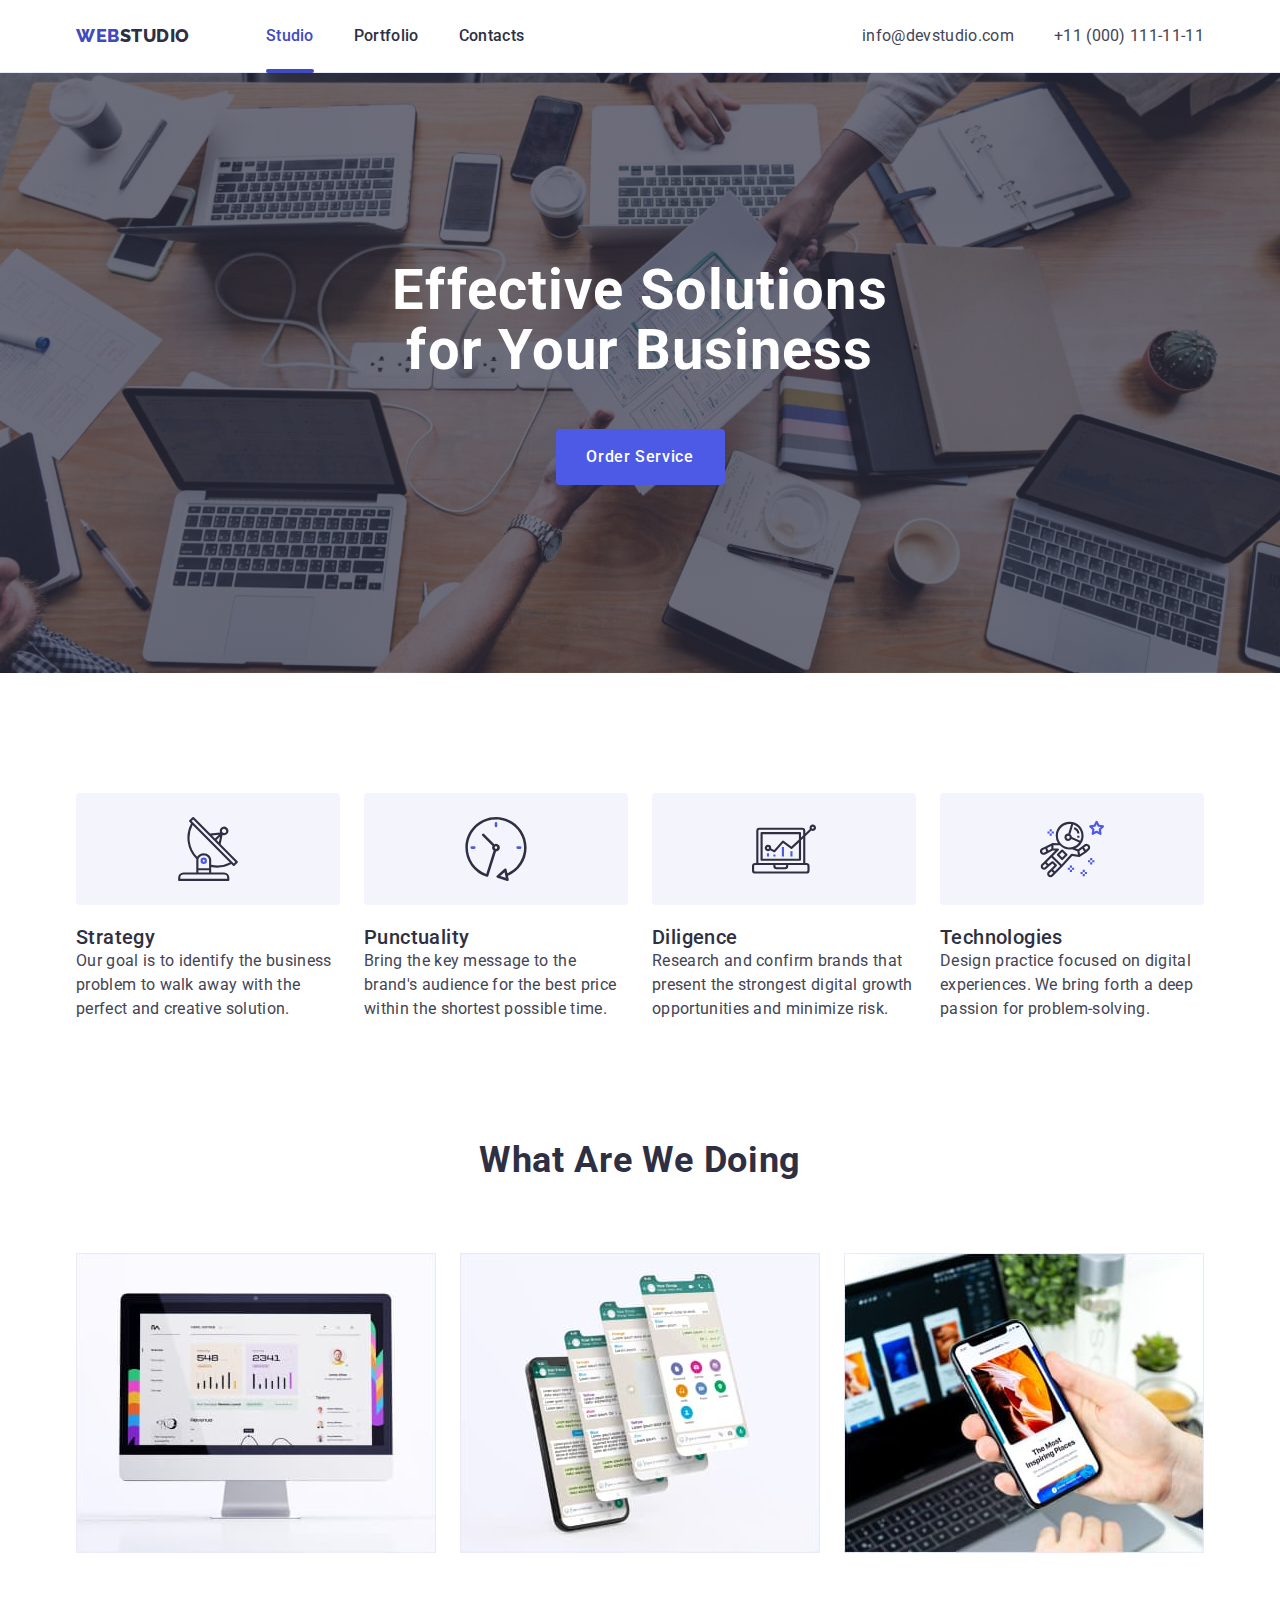
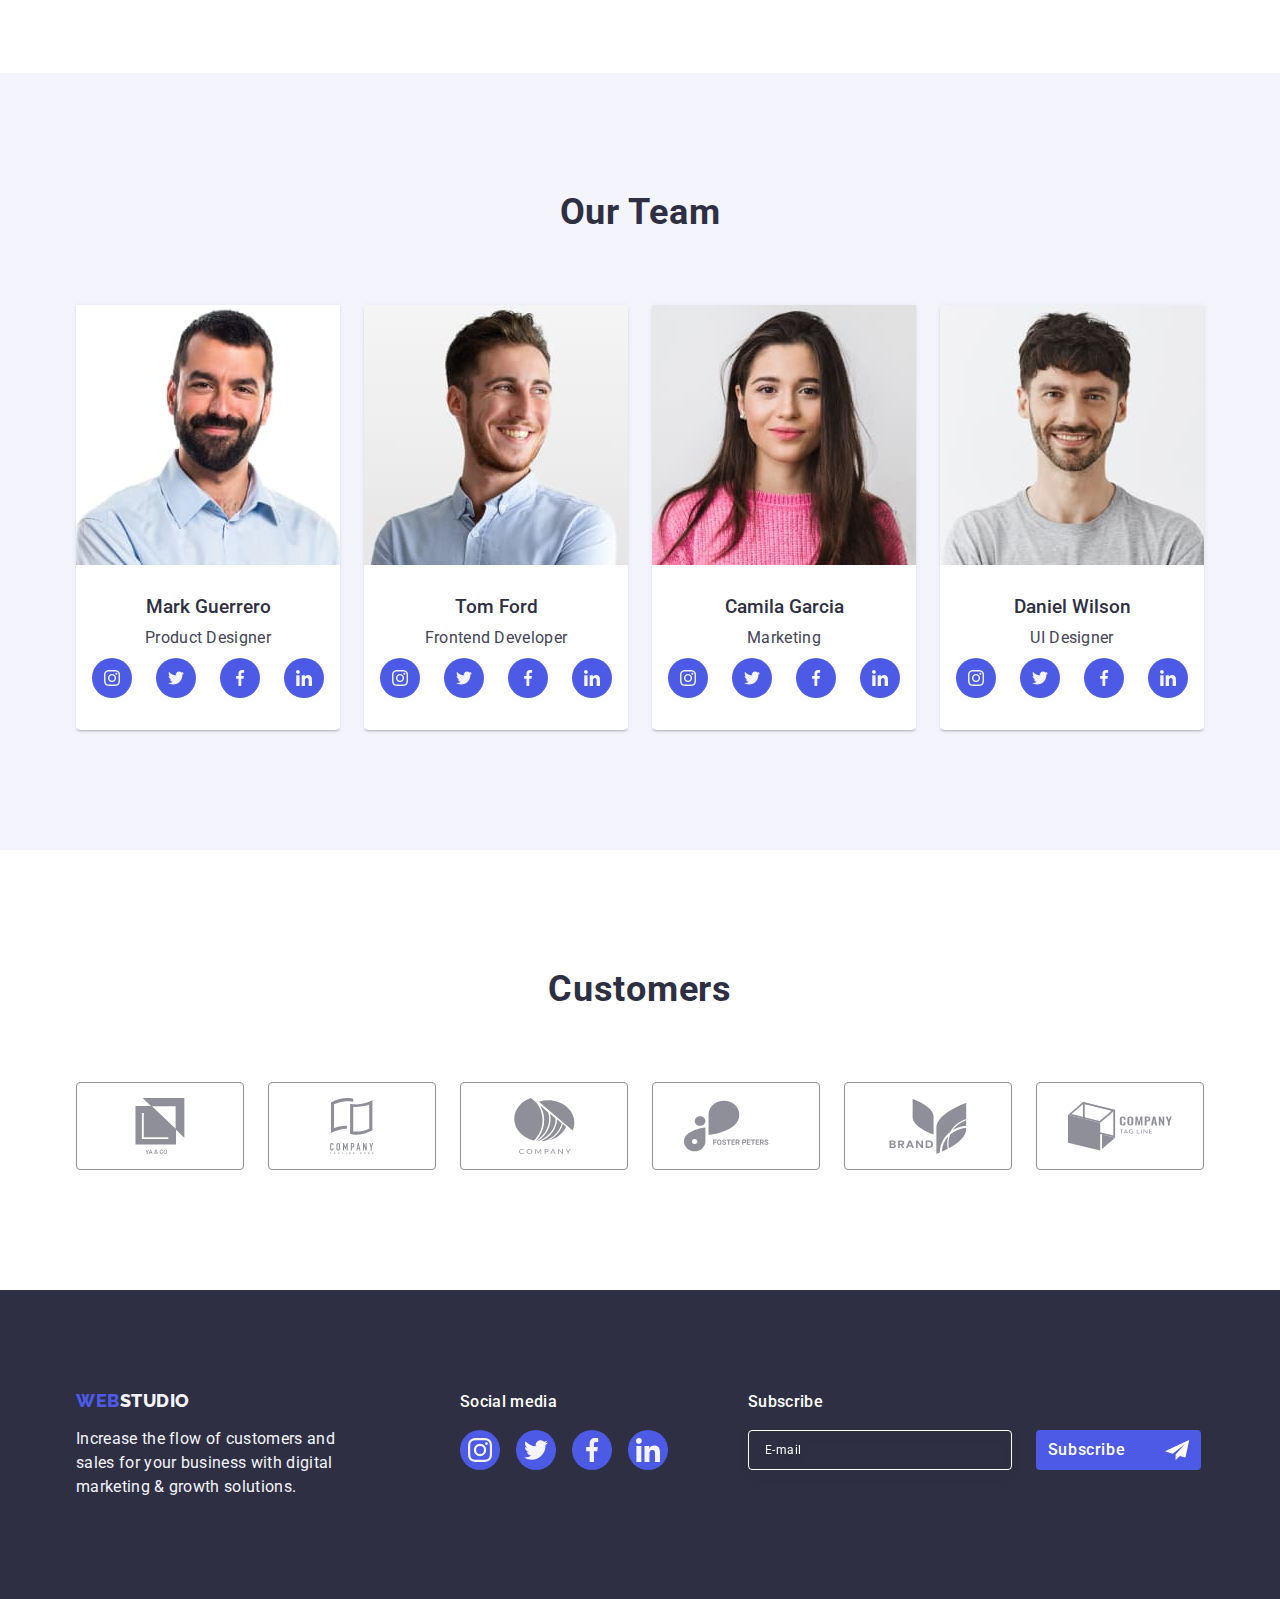
==== index.html @ 9b459078 "footer ready tast 5" ====
<!DOCTYPE html>
<html lang="en">

<head>
    <meta charset="UTF-8">
    <meta name="viewport" content="width=device-width, initial-scale=1.0">
    <title>WebStudio</title>
    <link rel="stylesheet" href="https://prnt.sc/MyWbBR4emvh_">
    <link rel="stylesheet"
        href="https://cdnjs.cloudflare.com/ajax/libs/modern-normalize/2.0.0/modern-normalize.min.css">
    <link rel="stylesheet" href="./css/styles.css">
    <link rel="preconnect" href="https://fonts.googleapis.com">
    <link rel="preconnect" href="https://fonts.gstatic.com" crossorigin>
    <link href="https://fonts.googleapis.com/css2?family=Raleway:wght@800&family=Roboto:wght@400;500;700&display=swap"
        rel="stylesheet">
</head>
<body>
    <header class="header list">
        <div class="header-container container">
            <nav class="header-nav list">
                <a href="./index.html" class="header-logo-one link">Web<span class="header-logo-two">Studio</span></a>
                <ul class="header-menu list">
                    <li class="header-menu-item link"><a class="header-menu-link current link" href="./index.html">Studio</a>
                    </li>
                    <li class="header-menu-item link"><a class="header-menu-link link"
                            href="./portfolio.html">Portfolio</a></li>
                    <li class="header-menu-item link"><a class="header-menu-link link" href="">Contacts</a></li>
                </ul>
            </nav>
            <address class="header-address">
                <ul class="header-list-address list">
                    <li class="header-address-item list"><a class="header-address-link link"
                            href="mailto:info@devstudio.com">info@devstudio.com</a>
                    </li>
                    <li class="header-address-item list"><a class="header-address-link link"
                            href="tel:+110001111111">+11 (000)
                            111-11-11</a>
                    </li>
                </ul>
            </address>
        </div>
    </header>
    <main>
        <section class="section-one list">
            <div class="container">
                <h1 class="main-header">Effective Solutions for Your Business</h1>
                <button type="button" class="button-web-studio" data-modal-open>Order Service</button>
            </div>
        </section>

        <section class="section-two list">
            <div class="container">
                <h2 class="visually-hidden"> hidden</h2>
                <ul class="offer-list-menu list">
                    <li class="offer-list list">
                        <div class="strategy-container">
                            <svg class="strategy-icon" width="64" height="64"><use href="./images/icons.svg#icon-antenna-1"></use>
                            </svg>
                        </div>
                            <h3 class="offer-studio">Strategy</h3>
                            <p class="text">Our goal is to identify the business problem to walk away with the perfect and
                                creative
                                solution.</p>
                    </li>
                    <li class="offer-list list">
                        <div class="strategy-container">
                            <svg class="strategy-icon" width="64" height="64">
                                <use href="./images/icons.svg#icon-clock-1"></use>
                            </svg>
                        </div>
                        <h3 class="offer-studio">Punctuality</h3>
                        <p class="text">Bring the key message to the brand's audience for the best price within the
                            shortest
                            possible time.</p>
                    </li>
                    <li class="offer-list list">
                        <div class="strategy-container">
                            <svg class="strategy-icon" width="64" height="64">
                                <use href="./images/icons.svg#icon-diagram-1"></use>
                            </svg>
                        </div>
                        <h3 class="offer-studio">Diligence</h3>
                        <p class="text">Research and confirm brands that present the strongest digital growth
                            opportunities and
                            minimize risk.</p>
                    </li>
                    <li class="offer-list list">
                        <div class="strategy-container">
                            <svg class="strategy-icon" width="64" height="64">
                                <use href="./images/icons.svg#icon-astronaut-1"></use>
                            </svg>
                        </div>
                        <h3 class="offer-studio">Technologies</h3>
                        <p class="text">Design practice focused on digital experiences. We bring forth a deep passion
                            for
                            problem-solving.</p>
                    </li>
                </ul>
            </div>
        </section>

        <section class="section-three list">
            <div class="container">
                <h2 class="second-header-team">What are we doing</h2>
                <ul class="offer-list-staff list">
                    <li class="offer-list-item list"><img src="./images/rectangle1.jpg" alt="a computer monitor"
                            width="360">
                    </li>
                    <li class="offer-list-item list"><img src="./images/rectangle2.jpg" alt="mobile phone" width="360">
                    </li>
                    <li class="offer-list-item list"><img src="./images/rectangle3.jpg" alt="a laptop and a smartphone"
                            width="360">
                    </li>
                </ul>
            </div>
        </section>

    <section class="list section-four">
        <div class="container">
            <h2 class="second-header-team">Our Team</h2>
            <ul class="team-member list">
                <li class="team-member-list"><img src="./images/img.jpg" alt="a staff product Manager" width="264">
                    <div class="team-container">
                        <h3 class="offer-studio-team">Mark Guerrero</h3>
                        <p class="text-team">Product Designer</p>
                        <ul class="socials-icons list">
                            <li class="social-item">
                                <a href="" class="social-media link" target="_blank"><svg class="social-icon" width="16" height="16">
                                        <use href="./images/icons.svg#icon-instagram-2"></use>
                                    </svg>
                                </a>
                            </li>
                            <li class="social-item">
                                <a href="" class="social-media link" target="_blank"><svg class="social-icon" width="16" height="16">
                                        <use href="./images/icons.svg#icon-twitter-1"></use>
                                    </svg>
                                </a>
                            </li>
                            <li class="social-item">
                                <a href="" class="social-media link" target="_blank"><svg class="social-icon" width="16" height="16">
                                        <use href="./images/icons.svg#icon-facebook-1"></use>
                                    </svg>
                                </a>
                            </li>
                            <li class="social-item">
                                <a href="" class="social-media link" target="_blank"><svg class="social-icon" width="16" height="16">
                                        <use href="./images/icons.svg#icon-linkedin-1"></use>
                                    </svg>
                                </a>
                            </li>
                        </ul>
                    </div>
                </li>
                <li class="team-member-list"><img src="./images/img1.jpg" alt="a staff fronted developer" width="264">
                    <div class="team-container">
                        <h3 class="offer-studio-team">Tom Ford</h3>
                        <p class="text-team">Frontend Developer</p>
                        <ul class="socials-icons list">
                            <li class="social-item">
                                <a href="" class="social-media link" target="_blank"><svg class="social-icon" width="16" height="16">
                                        <use href="./images/icons.svg#icon-instagram-2"></use>
                                    </svg>
                                </a>
                            </li>
                            <li class="social-item">
                                <a href="" class="social-media link" target="_blank"><svg class="social-icon" width="16" height="16">
                                        <use href="./images/icons.svg#icon-twitter-1"></use>
                                    </svg>
                                </a>
                            </li>
                            <li class="social-item">
                                <a href="" class="social-media link" target="_blank"><svg class="social-icon" width="16" height="16">
                                        <use href="./images/icons.svg#icon-facebook-1"></use>
                                    </svg>
                                </a>
                            </li>
                            <li class="social-item">
                                <a href="" class="social-media link" target="_blank"><svg class="social-icon" width="16" height="16">
                                        <use href="./images/icons.svg#icon-linkedin-1"></use>
                                    </svg>
                                </a>
                            </li>
                        </ul>
                    </div>
                </li>
                <li class="team-member-list"><img src="./images/img2.jpg" alt="staff marketing" width="264">
                    <div class="team-container">
                        <h3 class="offer-studio-team">Camila Garcia</h3>
                        <p class="text-team">Marketing</p>
                        <ul class="socials-icons list">
                            <li class="social-item">
                                <a href="" class="social-media link" target="_blank"><svg class="social-icon" width="16" height="16">
                                        <use href="./images/icons.svg#icon-instagram-2"></use>
                                    </svg>
                                </a>
                            </li>
                            <li class="social-item">
                                <a href="" class="social-media link" target="_blank"><svg class="social-icon" width="16" height="16">
                                        <use href="./images/icons.svg#icon-twitter-1"></use>
                                    </svg>
                                </a>
                            </li>
                            <li class="social-item">
                                <a href="" class="social-media link" target="_blank"><svg class="social-icon" width="16" height="16">
                                        <use href="./images/icons.svg#icon-facebook-1"></use>
                                    </svg>
                                </a>
                            </li>
                            <li class="social-item">
                                <a href="" class="social-media link" target="_blank"><svg class="social-icon" width="16" height="16">
                                        <use href="./images/icons.svg#icon-linkedin-1"></use>
                                    </svg>
                                </a>
                            </li>
                        </ul>
                    </div>
                </li>
                <li class="team-member-list"><img src="./images/img3.jpg" alt="a staff UI Designer" width="264">
                    <div class="team-container">
                        <h3 class="offer-studio-team">Daniel Wilson</h3>
                        <p class="text-team">UI Designer</p>
                        <ul class="socials-icons list">
                            <li class="social-item">
                                <a href="" class="social-media link" target="_blank"><svg class="social-icon" width="16" height="16">
                                        <use href="./images/icons.svg#icon-instagram-2"></use>
                                    </svg>
                                </a>
                            </li>
                            <li class="social-item">
                                <a href="" class="social-media link" target="_blank"><svg class="social-icon" width="16" height="16">
                                        <use href="./images/icons.svg#icon-twitter-1"></use>
                                    </svg>
                                </a>
                            </li>
                            <li class="social-item">
                                <a href="" class="social-media link" target="_blank"><svg class="social-icon" width="16" height="16">
                                        <use href="./images/icons.svg#icon-facebook-1"></use>
                                    </svg>
                                </a>
                            </li>
                            <li class="social-item">
                                <a href="" class="social-media link" target="_blank"><svg class="social-icon" width="16" height="16">
                                        <use href="./images/icons.svg#icon-linkedin-1"></use>
                                    </svg>
                                </a>
                            </li>
                        </ul>
                    </div>
                </li>
            </ul>
        </div>
    </section>

        <section class="customers">
            <div class="container">
                <h2 class="second-header-customers">Customers</h2>
                <ul class="customer-icons-list list">
                    <li class="customers-item">
                        <a href="" class="customers-link link" target="_blank"><svg class="customer-icon" width="104" height="56">
                            <use href="./images/icons.svg#icon-Logo"></use>
                        </svg>
                        </a>
                    </li>
                    <li class="customers-item">
                        <a href="" class="customers-link link" target="_blank"><svg class="customer-icon" width="104" height="56">
                            <use href="./images/icons.svg#icon-Logo-5"></use>
                        </svg>
                        </a>
                    </li>
                    <li class="customers-item">
                        <a href="" class="customers-link link" target="_blank"><svg class="customer-icon" width="104" height="56">
                            <use href="./images/icons.svg#icon-Logo-1"></use>
                        </svg>
                        </a>
                    </li>
                    <li class="customers-item">
                        <a href="" class="customers-link link" target="_blank"><svg class="customer-icon" width="104" height="56">
                            <use href="./images/icons.svg#icon-Logo-2"></use>
                        </svg>
                        </a>
                    </li>
                    <li class="customers-item">
                        <a href="" class="customers-link link" target="_blank"><svg class="customer-icon" width="104" height="56">
                            <use href="./images/icons.svg#icon-Logo-3"></use>
                        </svg>
                        </a>
                    </li>
                    <li class="customers-item">
                        <a href="" class="customers-link link" target="_blank"><svg class="customer-icon" width="104" height="56">
                            <use href="./images/icons.svg#icon-Logo-4"></use>
                        </svg>
                        </a>
                    </li>
                </ul>
            </div>
        </section>
    </main>

    <footer class="footer">
        <div class="footer-container container">
            <div class="footer-logo-division">
                <a class="footer-logo-one link" href="./index.html">Web<span class="footer-logo-two">Studio</span></a>
                <p class="footer-paragraph">Increase the flow of customers and sales for your business with digital
                    marketing &
                    growth solutions.</p>
            </div>
            <div class="socials-footer-container">
                <p class="socials-text">Social media</p>
                <ul class="socials-footer-list list">
                    <li class="socials-footer-icon">
                        <a href="#" class="socials-footer-link" target="_blank"><svg class="network-footer-icon" width="24"
                                height="24">
                                <use href="./images/icons.svg#icon-instagram-2"></use>
                            </svg>
                        </a>
                    </li>
                    <li class="socials-footer-icon">
                        <a href="#" class="socials-footer-link" target="_blank"><svg class="network-footer-icon" width="24"
                                height="24">
                                <use href="./images/icons.svg#icon-twitter-1"></use>
                            </svg>
                        </a>
                    </li>
                    <li class="socials-footer-icon">
                        <a href="#" class="socials-footer-link" target="_blank"><svg class="network-footer-icon" width="24"
                                height="24">
                                <use href="./images/icons.svg#icon-facebook-1">
                                </use>
                            </svg>
                        </a>
                    </li>
                    <li class="socials-footer-icon">
                        <a href="#" class="socials-footer-link" target="_blank"><svg class="network-footer-icon" width="24"
                                height="24">
                                <use href="./images/icons.svg#icon-linkedin-1"></use>
                            </svg>
                        </a>
                    </li>
                </ul>
            </div>
            <div class="subscribe-container">
                <p class="subsribe-text">Subscribe</p>
                <form class="subscribe-form" aria-label="email">
                    <label class="subscribe">
                        <input class="subscribe-field" type="email" name="email" placeholder="E-mail" />
                    </label>
                    <button class="subscribe-button" type="submit">Subscribe <svg class="send-footer-icon" width="24"
                            height="24">
                            <use href="./images/icons.svg#icon-icon-send"></use>
                        </svg></button>
                </form>
            </div>
        </div>
    </footer>

    <div data-modal="" class="modal-container is-hidden">
        <div class="modal">
            <button type="button" data-modal-close class="modal-button">
                <svg class="modal-icon" width="8" height="8">
                    <use href="./images/icons.svg#icon-close"></use>
                </svg>
            </button>
            <p class="feedback">Leave your contacts and we will call you back</p>
            <form class="modal-window">
                <div class="form-container">
                    <label class="name-form-space" for="user-name">Name</label>
                    <div class="send-container">
                        <input class="info-input" id="user-name" name="user-name" type="text">
                        <svg class="post-icon" width="18" height="24">
                            <use href="./images/icons.svg#icon-Vector-1"></use>
                        </svg>
                    </div>
                </div>
                <div class="form-container">
                    <label class="name-form-space" for="user-phone">Phone</label>
                    <div class="send-container">
                        <input class="info-input" id="user-phone" name="user-phone" type="text">
                        <svg class="post-icon" width="18" height="24">
                            <use href="./images/icons.svg#icon-Vector-2"></use>
                        </svg>
                    </div>
                </div>
                <div class="form-container">
                    <label class="name-form-space" for="user-mail">Email</label>
                    <div class="send-container">
                        <input for="user-mail"class="info-input" id="user-mail" name="user-mail" type="text">
                        <svg class="post-icon" width="18" height="24">
                            <use href="./images/icons.svg#icon-Vector-3"></use>
                        </svg>
                    </div>
                </div>
                <div class="comment-form-container">
                    <label class="name-form-space" for="user-comment">Comment</label>
                    <textarea class="comment-area" id="user-comment" name="user-comment" cols="30" rows="10" placeholder="Text input"></textarea>
                    <div class="send-container">
                        <input class="info-input-big visually-hidden" id="user-privacy" user-name="user-comment" type="checkbox"
                            value="true" name="user-privacy">
                    </div>
                </div>
                <div class="checkbox-container">
                    <input class="checkbox-privacy visually-hidden" value="true" type="checkbox" name="user-privacy" id="user-privacy">
                    <label for="user-privacy" class="checkbox-detail">
                        <span class="checkbox-detail-span">
                        <svg width="10" height="8" class="tick-icon">
                            <use href="./images/icons.svg#icon-check"></use>
                        </svg>
                        </span>
                        I accept the terms and conditions of the
                        <a class="privacy-pol-link" href="#">Privacy Policy</a>
                    </label>
                </div>
                <button class="final-send-button" type="submit">Send</button>
            </form>
        </div>
    </div>
    <script src="./js/modal.js"></script>
    </body>
    
    </html>
---- css/styles.css ----
body {
    font-family: "Roboto", sans-serif;
    color: var(--text-color);
    background-color: var(--background-color);
}

h1,
h2,
h3,
p {
    margin-top: 0;
    margin-bottom: 0;
}

ul {
    margin-top: 0;
    padding-left: 0;
    margin-bottom: 0;
}

.menu-list {
    display: flex;
    justify-content: center;
    gap: 24px;
    margin-bottom: 72px;
}

img {
    display: block;
}

.container {
    padding: 0 15px;
    width: 1158px;
    margin: 0 auto;
}

.visually-hidden {
    position: absolute;
    width: 1px;
    height: 1px;
    margin: -1px;
    border: 0;
    padding: 0;
    outline: 0;
    outline-offset: 0;
    white-space: nowrap;
    clip-path: inset(100%);
    clip: rect(0 0 0 0);
    overflow: hidden;
}

:root {
    --primary-color: #4d5ae5;
    --background-color: #FFFFFF;
    --text-color: #2e2f42;
    --button-background-color: #F4F4FD;
    --list-style: none;
    --font-weight: 500;
    --address-color: #434455;
    --button: #e7e9fc;
    --icon-color: #8e8f99;
    --footer-icon: #f4f4fd;
    --span-icon: #404bbf;
}

.header-logo-one {
    font-family: "Raleway", sans-serif;
    font-weight: 800;
    font-size: 18px;
    line-height: 1.17;
    letter-spacing: 0.03em;
    text-transform: uppercase;
    margin-right: 76px;
    color: #404bbf;
}

.header {
    border-bottom: 1px solid #E7E9FC;
    box-shadow: 0px 2px 1px rgba(46, 47, 66, 0.08), 0px 1px 1px rgba(46, 47, 66, 0.16), 0px 1px 6px rgba(46, 47, 66, 0.08);
}

.header-logo-two {
    font-family: "Raleway", sans-serif;
    font-weight: 800;
    font-size: 18px;
    line-height: 1.17;
    letter-spacing: 0.03em;
    text-transform: uppercase;
    color: var(--text-color);
}

h3 {
    display: block;
    font-size: 1.17em;
    margin-block-start: 1em;
    margin-block-end: 1em;
    margin-inline-start: 0px;
    margin-inline-end: 0px;
    font-weight: 500;
}

.link {
    text-decoration: none;
}

.header-menu {
    display: flex;
    gap: 40px;
}

.header-nav {
    display: flex;
    align-items: center;
    text-align: left;
}

.current::after {
    content: '';
    position: absolute;
    left: 0;
    bottom: -1px;
    height: 4px;
    width: 100%;
    background-color: #404bbf;
    border-radius: 2px;
}


.header-container {
    display: flex;
    max-width: 1158px;
    width: auto;
    align-items: center;
    justify-content: center;
    text-align: center;
    align-items: center;
}

.header-studio-container {
    max-width: 1158px;
    width: auto;
    align-items: center;
    justify-content: center;
    text-align: center;
}

.header-list-address {
    display: flex;
    gap: 40px;
}

.header-menu-item {
    display: flex;
    font-weight: 500;
    line-height: 1.5;
    color: var(--text-color);
}

.header-menu-item:hover {
    font-weight: 500;
    font-size: 16px;
    line-height: 1.5;
    letter-spacing: 0.02em;
    color: #2e2f42;
}

.button-portfolio {
    display: flex;
    border: 1px solid var(--button);
    width: auto;
    border-radius: 4px;
    padding: 12px 24px 12px 24px;
    color: #4D5AE5;
    font-size: 16px;
    font-weight: 500;
    cursor: pointer;
    text-align: center;
    background-color: var(--button-background-color);
    font-family: "Roboto", sans-serif;
    line-height: 1.5;
    letter-spacing: 0.04em;
    transition: color 250ms cubic-bezier(0.4, 0, 0.2, 1),
        background-color 250ms cubic-bezier(0.4, 0, 0.2, 1),
        border-color 250ms cubic-bezier(0.4, 0, 0.2, 1),
        box-shadow 250ms cubic-bezier(0.4, 0, 0.2, 1);
}

.list {
    list-style: none;
}

.header-menu-link {
    letter-spacing: 0.02em;
    padding: 24px 0 24px;
    display: block;
    transition: color 250ms cubic-bezier(0.4, 0, 0.2, 1);
    position: relative;
    color: #2E2F42;
    width: 100%;
}

.header-menu-link.current {
    color: #404bbf;
}

.header-menu-link:hover,
.header-menu-link:focus {
    color: #404bbf;
}

.header-address-item {
    color: var(--address-color);
    line-height: 1.5;
    letter-spacing: 0.02em;
    font-style: normal;
}

.header-address-link {
    letter-spacing: 0.02em;
    color: var(--address-color);
    text-decoration: none;
    font-style: normal;
    display: block;
    padding-top: 24px;
    padding-bottom: 24px;
    transition: color 250ms cubic-bezier(0.4, 0, 0.2, 1);
}

.header-address-item:hover {
    color: #404bbf;
}

.header-address-link:hover {
    color: #404bbf;
}

.header-address-link:focus {
    color: #404bbf;
}

.address {
    font-style: normal;
}

.text {
    color: #434455;
    line-height: 1.5;
    letter-spacing: 0.02em;
    justify-content: left;
    text-align: left;
    margin-bottom: 0;
}

.section-portfolio {
    padding-top: 96px;
    padding-bottom: 120px;
}

.text-team {
    color: #434455;
    size: 16px;
    line-height: 1.5;
    letter-spacing: 0.02em;
    justify-content: center;
    text-align: center;
    margin-bottom: 8px;
}

.section-one {
    background-color: var(--text-color);
    text-align: center;
    padding: 188px 0 188px;
    background-position: center;
    background-size: cover;
    max-width: 1440px;
    margin: 0 auto;
    background-image: linear-gradient(rgba(46, 47, 66, 0.7),
            rgba(46, 47, 66, 0.7)), url(../images/people-office.jpg);
    background-repeat: no-repeat;
}

.section-two {
    padding: 120px 0 120px;
}

.offer-list-menu {
    display: flex;
    gap: 24px;
}

.section-three {
    padding-bottom: 120px;
}

.section-four {
    background-color: #F4F4FD;
    padding: 120px 0 120px
}

.second-header-team {
    font-size: 36px;
    line-height: 1.11;
    text-align: center;
    letter-spacing: 0.02em;
    text-transform: capitalize;
    color: var(--text-color);
    justify-content: center;
    margin-bottom: 72px;
}

.second-header-customers {
    font-size: 36px;
    line-height: 1.11;
    text-align: center;
    letter-spacing: 0.02em;
    text-transform: capitalize;
    color: var(--text-color);
    justify-content: center;
    margin-bottom: 72px;
}

.offer-list-staff {
    display: flex;
    gap: 24px;
}

.main-header {
    font-size: 56px;
    line-height: 1.07;
    text-align: center;
    justify-content: center;
    letter-spacing: 0.02em;
    color: #ffffff;
    max-width: 496px;
    margin-bottom: 48px;
    margin-left: auto;
    margin-right: auto;

}

.offer-studio-team {
    text-align: center;
    margin-bottom: 8px;
    margin-top: 0;
}

.offer-studio {
    margin-bottom: 0px;
    color: #2E2F42;
    font-size: 20px;
    font-weight: 500;
    line-height: 1.2;
    /* 24/20 */
    letter-spacing: 0.02em;
    text-align: left;
    justify-content: center;
}

.button-portfolio:hover {
    background: #404BBF;
    border: 1px solid transparent;
    font: #FFFFFF;
    box-shadow: 0px 3px 1px rgba(0, 0, 0, 0.1), 0px 2px 1px rgba(0, 0, 0, 0.08), 0px 2px 2px rgba(0, 0, 0, 0.12);
    color: #FFFFFF;
    /* Text color when hovering */
}

.button-portfolio:focus {
    color: #FFFFFF;
    border: 1px solid transparent;
    background-color: #404BBF;
    box-shadow: 0px 3px 1px rgba(0, 0, 0, 0.1), 0px 2px 1px rgba(0, 0, 0, 0.08), 0px 2px 2px rgba(0, 0, 0, 0.12);
}


.header-address {
    font-style: normal;
    margin-left: auto;
}

.strategy-container {
    display: flex;
    align-items: center;
    justify-content: center;
    height: 112px;
    background-color: #f4f4fd;
    border-radius: 4px;
    margin-bottom: 8px;
}

.button-web-studio {
    display: block;
    background-color: #4D5AE5;
    font-family: "Roboto", sans-serif;
    font-weight: 500;
    font-size: 16px;
    line-height: 1.5;
    letter-spacing: 0.04em;
    transition: background-color 250ms cubic-bezier(0.4, 0, 0.2, 1);
    color: #ffffff;
    cursor: pointer;
    min-width: 169px;
    height: 56px;
    border: none;
    border-radius: 4px;
    margin-left: auto;
    margin-right: auto;
}

.button-web-studio:hover {
    background-color: #404BBF;
}

.button-web-studio:focus {
    background-color: #404BBF;
}

.footer-paragraph {
    line-height: 1.5;
    letter-spacing: 0.02em;
    max-width: 264px;
    margin-bottom: 0;
}

.team-member-list {
    background-color: #FFFFFF;
    width: calc((100% - 72px) / 4);
    border-radius: 0px 0px 4px 4px;
    box-shadow: 0px 1px 6px rgba(46, 47, 66, 0.08),
        0px 1px 1px rgba(46, 47, 66, 0.16),
        0px 2px 1px rgba(46, 47, 66, 0.08);
}

.team-member {
    gap: 24px;
    display: flex;
}

.main-header-portfolio {
    display: none;
}

.offer-list {
    width: calc((100% - 72px) / 4)
}

.offer-list-item {
    width: calc((100% - 48px) / 3);
}

.team-container {
    padding: 32px 0;
}

.offer-photo-container {
    background-color: #F4F4FD;
    text-align: center;
    justify-content: center;
    flex-direction: row;
}

.catalog {
    width: calc((100% - 48px) / 3);
    transition: box-shadow 250ms cubic-bezier(0.4, 0, 0.2, 1);
    display: block;

}

.catalog:hover .under-text,
.catalog:focus .under-text {
    transform: translateY(0%);
}

.catalog-link {
    display: block;
    transition: box-shadow 250ms cubic-bezier(0.4, 0, 0.2, 1);
}

.catalog-link:hover,
.catalog-link:focus {
    box-shadow: 0px 1px 6px rgba(46, 47, 66, 0.08), 0px 1px 1px rgba(46, 47, 66, 0.16), 0px 2px 1px rgba(46, 47, 66, 0.08);

}

.catalog-list {
    display: flex;
    column-gap: 24px;
    flex-wrap: wrap;
    row-gap: 48px;
}

.catalog-change-container {
    position: relative;
    overflow: hidden;
}

.subsribe-text {
    margin-bottom: 16px;
    font-weight: 500;
    line-height: 1.5;
    letter-spacing: 0.02em;
    color: #ffffff;
}



.overlay {
    position: absolute;
    top: 0;
    left: 0;
    width: 100%;
    height: 100%;
    background: #4D5AE5;
    color: #ffffff;
    opacity: 0;
    transition: opacity 250ms cubic-bezier(0.4, 0, 0.2, 1);
}

.catalog-link:hover .overlay,
.catalog-link:focus .overlay {
    opacity: 1;
}


.app-container {
    padding: 32px 16px;
    border: 1px solid #e7e9fc;
    border-top: none;
}

.catalog-offer {
    font-weight: 500;
    font-size: 20px;
    line-height: 1.2;
    letter-spacing: 0.02em;
    color: var(--text-color);
    margin-bottom: 8px
}


.customer-icons-list {
    display: flex;
    gap: 24px;
    justify-content: center;
    text-align: center;
}

.customer-icon {
    fill: currentColor;
}

.social-icon {
    fill: var(--footer-icon);
}

.under-text {
    color: #F4F4FD;
    font-weight: 400;
    position: absolute;
    top: 0;
    font-size: 16px;
    line-height: 1.5;
    letter-spacing: 0.02em;
    padding: 40px 32px;
    color: var(--footer-icon);
    background-color: #4d5ae5;
    height: 100%;
    width: 100%;
    transform: translateY(100%);
    transition: transform 250ms cubic-bezier(0.4, 0, 0.2, 1);
}

.customers-item {
    height: 88px;
    width: calc((100% - 120px) / 6);
    color: var(--icon-color);
}

.customers-link {
    border: 1px solid rgba(142, 143, 153, 1);
    border-radius: 4px;
    width: 100%;
    height: 100%;
    justify-content: center;
    display: flex;
    fill: currentColor;
    align-items: center;
    transition: border-color 250ms cubic-bezier(0.4, 0, 0.2, 1),
        color 250ms cubic-bezier(0.4, 0, 0.2, 1);
    color: var(--icon-color)
}

.customers-link:hover,
.customers-link:focus {
    border-color: #404bbf;
    color: #404bbf;
}

.customers {
    padding-top: 120px;
    padding-bottom: 120px;
}

.footer {
    color: #F4F4FD;
    size: 16px;
    line-height: 133.333333%;
    background-color: #2E2F42;
    padding: 100px 0 100px;
}

.socials-icons {
    display: flex;
    justify-content: center;
    margin: 0;
    gap: 24px;
}

.social-item {
    width: 40px;
    height: 40px;
}

.social-media {
    width: 100%;
    height: 100%;
    background-color: var(--primary-color);
    border-radius: 50%;
    display: flex;
    align-items: center;
    justify-content: center;
    transition: background-color 250ms cubic-bezier(0.4, 0, 0.2, 1);
}

.social-media:hover {
    background-color: #404bbf;
}

.social-media:focus {
    background-color: #404bbf;
}

.footer-logo-one {
    color: #4D5AE5;
    font-family: "Raleway", sans-serif;
    font-weight: 800;
    font-size: 18px;
    line-height: 1.17;
    letter-spacing: 0.03em;
    text-transform: uppercase;
    display: inline-block;
    margin-bottom: 16px;
}

.footer-logo-two {
    color: #f4f4fd;
    font-family: "Raleway", sans-serif;
    font-weight: 800;
    font-size: 18px;
    line-height: 1.17;
    letter-spacing: 0.03em;
    text-transform: uppercase;
}

.footer-container {
    display: flex;
    align-items: baseline;
}

.footer-logo-division {
    margin-right: 120px;
}

.socials-text {
    font-weight: 500;
    font-size: 16px;
    line-height: 1.5;
    letter-spacing: 0.02em;
    color: var(--background-color);
    margin-bottom: 16px;
}


.socials-footer-link {
    width: 100%;
    height: 100%;
    background-color: #4d5ae5;
    border-radius: 50%;
    display: flex;
    align-items: center;
    justify-content: center;
    transition: background-color 250ms cubic-bezier(0.4, 0, 0.2, 1);
    text-decoration: none;
    color: #ffffff;
}


.socials-footer-link:hover,
.socials-footer-link:focus {
    background-color: #31d0aa;
}



.socials-footer-list {
    display: flex;
    gap: 16px;
    width: 100%;
}

.socials-footer-icon {
    width: 40px;
    height: 40px;
}

.modal-container {
    position: fixed;
    top: 0;
    left: 0;
    width: 100%;
    height: 100%;
    background-color: rgba(46, 47, 66, 0.4);
    transition: opacity 250ms cubic-bezier(0.4, 0, 0.2, 1), visibility 250ms cubic-bezier(0.4, 0, 0.2, 1);
}

.form-container {
    margin-bottom: 8px;
}


.name-form-space {
    font-size: 12px;
    line-height: 1.17;
    letter-spacing: 0.04em;
    color: var(--icon-color);
    display: block;
    margin-bottom: 4px;
}

.info-input {
    width: 100%;
    height: 40px;
    border: 1px solid rgba(46, 47, 66, 0.4);
    border-radius: 4px;
    background-color: transparent;
    padding-left: 38px;
    outline: transparent;
    transition: border-color 250ms cubic-bezier(0.4, 0, 0.2, 1);
}

.info-input:focus {
    border-color: #4D5AE5;
}

.post-icon {
    position: absolute;
    left: 16px;
    top: 50%;
    transform: translateY(-50%);
    transition: fill 250ms cubic-bezier(0.4, 0, 0.2, 1);
}

.info-input:focus + .post-icon {
    fill: #4D5AE5;
}

.comment-form-container {
    margin-bottom: 16px;
}

.comment-area {
    width: 100%;
    height: 120px;
    font-size: 12px;
    line-height: 1.17;
    letter-spacing: 0.04em;
    color: rgba(46, 47, 66, 0.4);
    border: 1px solid rgba(46, 47, 66, 0.4);
    border-radius: 4px;
    background-color: transparent;
    padding: 8px 16px;
    outline: transparent;
    resize: none;
    transition: border-color 250ms cubic-bezier(0.4, 0, 0.2, 1);
}

.comment-area:focus {
    border-color: #4D5AE5;
}

.checkbox-container {
    margin-bottom: 24px;
}

.checkbox-detail {
    font-size: 12px;
    line-height: 1.17;
    letter-spacing: 0.04em;
    color:var(--icon-color);
}

.checkbox-detail-span {
    width: 16px;
    height: 16px;
    border: 1px solid rgba(46, 47, 66, 0.4);
    border-radius: 2px;
    transition: background-color 250ms cubic-bezier(0.4, 0, 0.2, 1), border 250ms cubic-bezier(0.4, 0, 0.2, 1), fill 250ms cubic-bezier(0.4, 0, 0.2, 1);
    display: inline-flex;
    align-items: center;
    justify-content: center;
    fill: transparent;
}

.checkbox-privacy:checked + .checkbox-detail .checkbox-detail-span{
    background-color:var(--span-icon);
    fill: var(--button-background-color);
    border: none;

}

.privacy-pol-link{
    color: var(--primary-color);
}

.modal-window {
    padding-bottom: 40px;
}

.final-send-button {
    display: block;
    min-width: 169px;
    height: 56px;
    font-weight: 500;
    line-height: 1.5;
    letter-spacing: 0.04em;
    color: #ffffff;
    cursor: pointer;
    background-color: #4D5AE5;
    border: none;
    border-radius: 4px;
    margin: 0 auto;
    transition: background-color 250ms cubic-bezier(0.4, 0, 0.2, 1);
}
.send-container {
    position: relative;
}
.feedback {
    font-weight: 500;
    font-size: 16px;
    line-height: 1.5;
    text-align: center;
    letter-spacing: 0.02em;
    color: var(--text-color);
    margin-bottom: 16px;

}

.subscribe {
    padding-bottom: 16px;
}

.subscribe-field {
    background-color: transparent;
    border: 1px solid #FFFFFF;
    border-radius: 4px;
    width: 264px;
    height: 40px;
    display: flex;
    color: #ffffff;
    font-size: 12px;
    line-height: 1.5;
    letter-spacing: 0.04em;
    padding-left: 16px;
    filter: drop-shadow(0px 4px 4px rgba(0, 0, 0, 0.15));
}

.network-footer-icon {
    fill: var(--footer-icon);
}

.subscribe-field::placeholder {
    color: #ffffff;
}

.send-footer-icon {
    margin-left: 16px;
}
.subscribe-container {
    margin-left: 80px;
}

.subscribe-button {
    border: 1px;
    border-radius: 4px;
    background-color: #4D5AE5;
    color: #FFFFFF;
    display: flex;
    justify-content: center;
    align-items: center;
    min-width: 165px;
    height: 40px;
    font-family: "Roboto", sans-serif;
    font-weight: 500;
    font-size: 16px;
    line-height: 1.5;
    letter-spacing: 0.04em;
    transition: background-color 250ms cubic-bezier(0.4, 0, 0.2, 1);
    cursor: pointer;
    gap: 24px;
}


.subscribe-form {
    display: flex;
    gap: 24px;
}

.is-hidden {
    opacity: 0;
    visibility: hidden;
    pointer-events: none;
}

.modal-button:focus {
    background-color: #404bbf;
    border: none;
    outline: none;
    fill: #ffffff;
}

.modal-button:hover {
    background-color: #404bbf;
    border: none;
    fill: #ffffff;
}

.modal-icon {
    transition: fill 250ms cubic-bezier(0.4, 0, 0.2, 1);
}

.modal {
    position: absolute;
    top: 50%;
    left: 50%;
    transform: translate(-50%, -50%) scale(1);
    width: 408px;
    padding: 72px 24px 24px 24px;
    min-height: 584px;
    background: #fcfcfc;
    box-shadow: 0px 1px 1px rgba(0, 0, 0, 0.14), 0px 1px 3px rgba(0, 0, 0, 0.12), 0px 2px 1px rgba(0, 0, 0, 0.2);
    border-radius: 4px;
    transition: transform 250ms cubic-bezier(0.4, 0, 0.2, 1);
}

.modal-button {
    position: absolute;
    top: 24px;
    right: 24px;
    height: 24px;
    width: 24px;
    border-radius: 50%;
    display: flex;
    align-items: center;
    justify-content: center;
    background-color: #e7e9fc;
    border: 1px solid rgba(0, 0, 0, 0.1);
    padding: 0;
    cursor: pointer;
    transition: background-color 250ms cubic-bezier(0.4, 0, 0.2, 1), border 250ms cubic-bezier(0.4, 0, 0.2, 1);
}
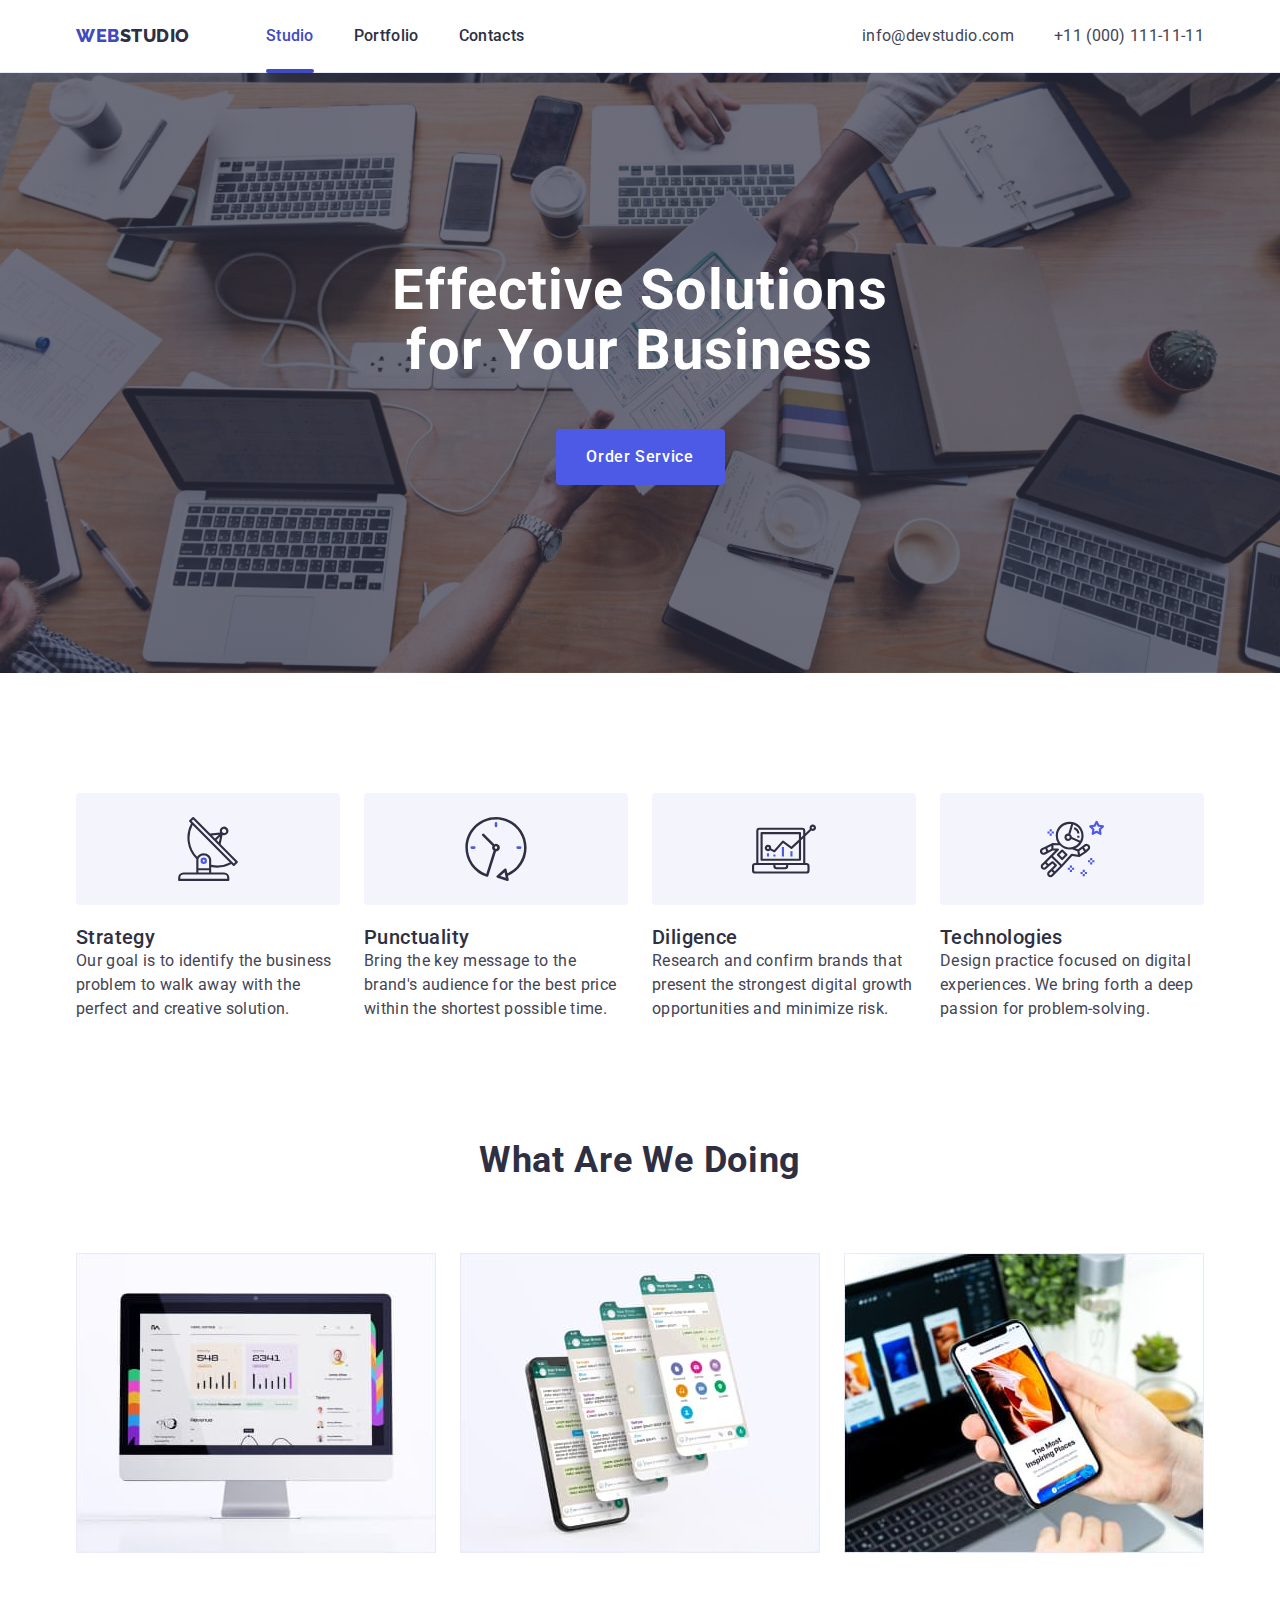
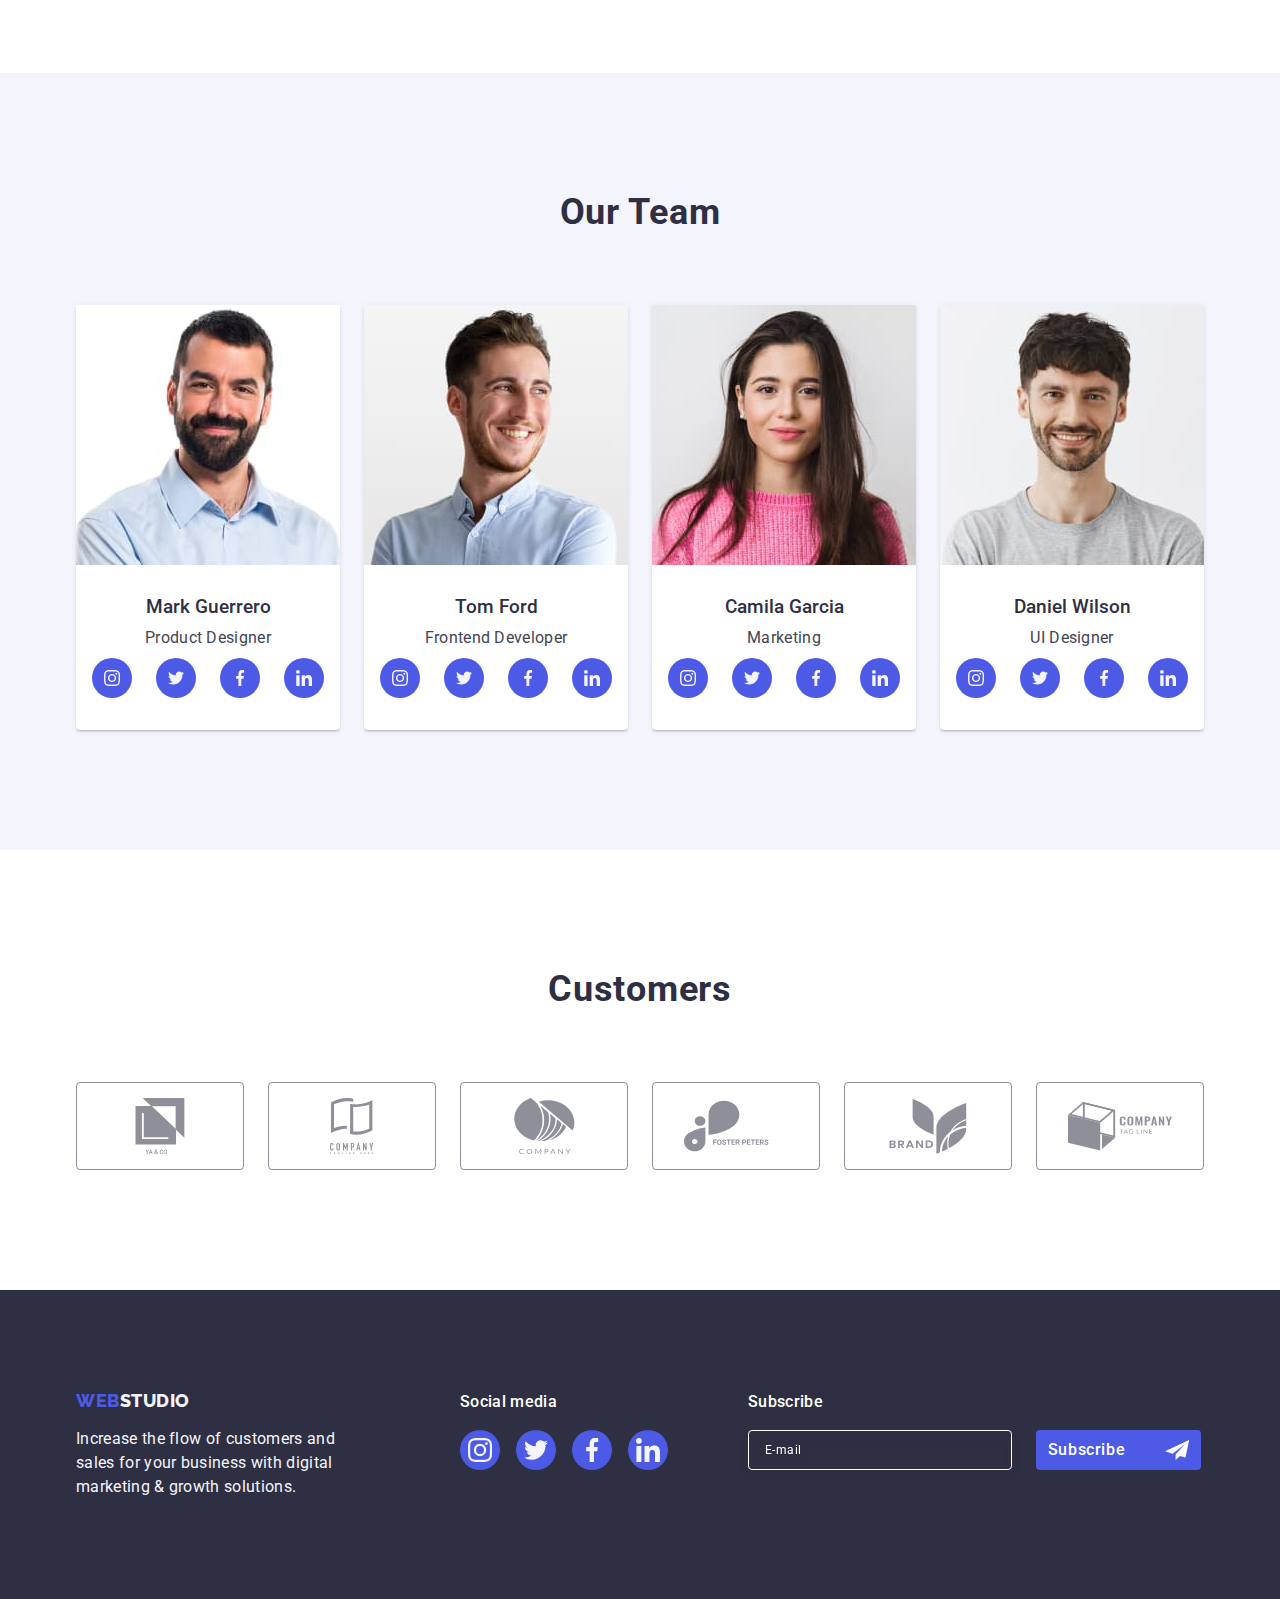
==== commit 5d37c3ad: "checkpoit" ====
--- a/index.html
+++ b/index.html
@@ -257,37 +257,37 @@
                 <ul class="customer-icons-list list">
                     <li class="customers-item">
                         <a href="" class="customers-link link" target="_blank"><svg class="customer-icon" width="104" height="56">
-                            <use href="./images/icons.svg#icon-Logo"></use>
-                        </svg>
-                        </a>
-                    </li>
-                    <li class="customers-item">
-                        <a href="" class="customers-link link" target="_blank"><svg class="customer-icon" width="104" height="56">
-                            <use href="./images/icons.svg#icon-Logo-5"></use>
-                        </svg>
-                        </a>
-                    </li>
-                    <li class="customers-item">
-                        <a href="" class="customers-link link" target="_blank"><svg class="customer-icon" width="104" height="56">
-                            <use href="./images/icons.svg#icon-Logo-1"></use>
-                        </svg>
-                        </a>
-                    </li>
-                    <li class="customers-item">
-                        <a href="" class="customers-link link" target="_blank"><svg class="customer-icon" width="104" height="56">
-                            <use href="./images/icons.svg#icon-Logo-2"></use>
-                        </svg>
-                        </a>
-                    </li>
-                    <li class="customers-item">
-                        <a href="" class="customers-link link" target="_blank"><svg class="customer-icon" width="104" height="56">
-                            <use href="./images/icons.svg#icon-Logo-3"></use>
-                        </svg>
-                        </a>
-                    </li>
-                    <li class="customers-item">
-                        <a href="" class="customers-link link" target="_blank"><svg class="customer-icon" width="104" height="56">
-                            <use href="./images/icons.svg#icon-Logo-4"></use>
+                            <use href="./images/icons.svg#icon-group-1"></use>
+                        </svg>
+                        </a>
+                    </li>
+                    <li class="customers-item">
+                        <a href="" class="customers-link link" target="_blank"><svg class="customer-icon" width="104" height="56">
+                            <use href="./images/icons.svg#icon-group-2"></use>
+                        </svg>
+                        </a>
+                    </li>
+                    <li class="customers-item">
+                        <a href="" class="customers-link link" target="_blank"><svg class="customer-icon" width="104" height="56">
+                            <use href="./images/icons.svg#icon-group-3"></use>
+                        </svg>
+                        </a>
+                    </li>
+                    <li class="customers-item">
+                        <a href="" class="customers-link link" target="_blank"><svg class="customer-icon" width="104" height="56">
+                            <use href="./images/icons.svg#icon-group-4"></use>
+                        </svg>
+                        </a>
+                    </li>
+                    <li class="customers-item">
+                        <a href="" class="customers-link link" target="_blank"><svg class="customer-icon" width="104" height="56">
+                            <use href="./images/icons.svg#icon-group-5"></use>
+                        </svg>
+                        </a>
+                    </li>
+                    <li class="customers-item">
+                        <a href="" class="customers-link link" target="_blank"><svg class="customer-icon" width="104" height="56">
+                            <use href="./images/icons.svg#icon-group-6"></use>
                         </svg>
                         </a>
                     </li>
@@ -398,16 +398,15 @@
                     </div>
                 </div>
                 <div class="checkbox-container">
-                    <input class="checkbox-privacy visually-hidden" value="true" type="checkbox" name="user-privacy" id="user-privacy">
-                    <label for="user-privacy" class="checkbox-detail">
+                    <input class="checkbox-privacy visually-hidden"  id="user-privacy" name="user-privacy" type="checkbox" value="true">
+                    <label class="checkbox-detail" for="user-privacy">
                         <span class="checkbox-detail-span">
-                        <svg width="10" height="8" class="tick-icon">
+                        <svg class="tick-icon" width="10" height="8">
                             <use href="./images/icons.svg#icon-check"></use>
                         </svg>
                         </span>
                         I accept the terms and conditions of the
-                        <a class="privacy-pol-link" href="#">Privacy Policy</a>
-                    </label>
+                        <a class="privacy-pol-link" href>Privacy Policy</a></label>
                 </div>
                 <button class="final-send-button" type="submit">Send</button>
             </form>
--- a/css/styles.css
+++ b/css/styles.css
@@ -295,7 +295,7 @@
 
 .section-four {
     background-color: #F4F4FD;
-    padding: 120px 0 120px
+    padding: 120px 0 120px;
 }
 
 .second-header-team {
@@ -513,7 +513,6 @@
     height: 100%;
     background: #4D5AE5;
     color: #ffffff;
-    opacity: 0;
     transition: opacity 250ms cubic-bezier(0.4, 0, 0.2, 1);
 }
 
@@ -765,6 +764,9 @@
     fill: #4D5AE5;
 }
 
+.checkbox-privacy:focus .tick-icon{
+
+}
 .comment-form-container {
     margin-bottom: 16px;
 }
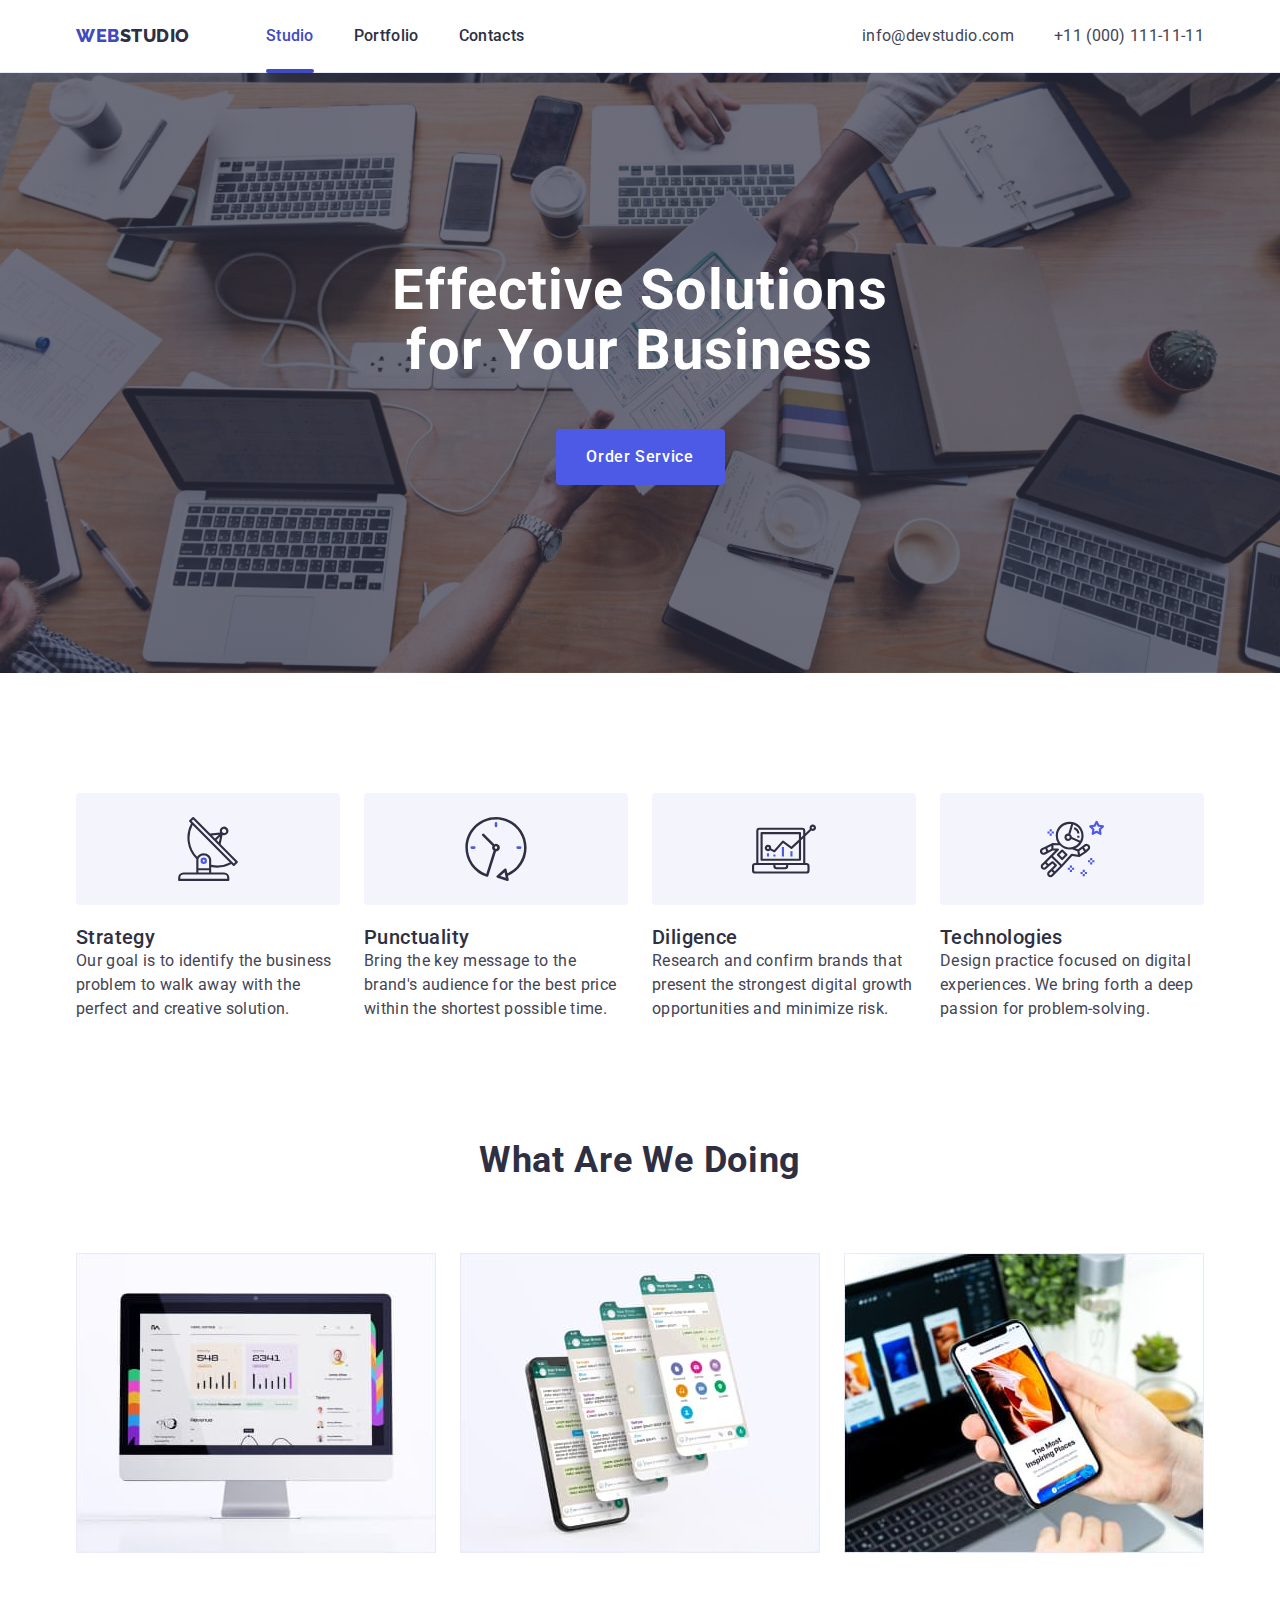
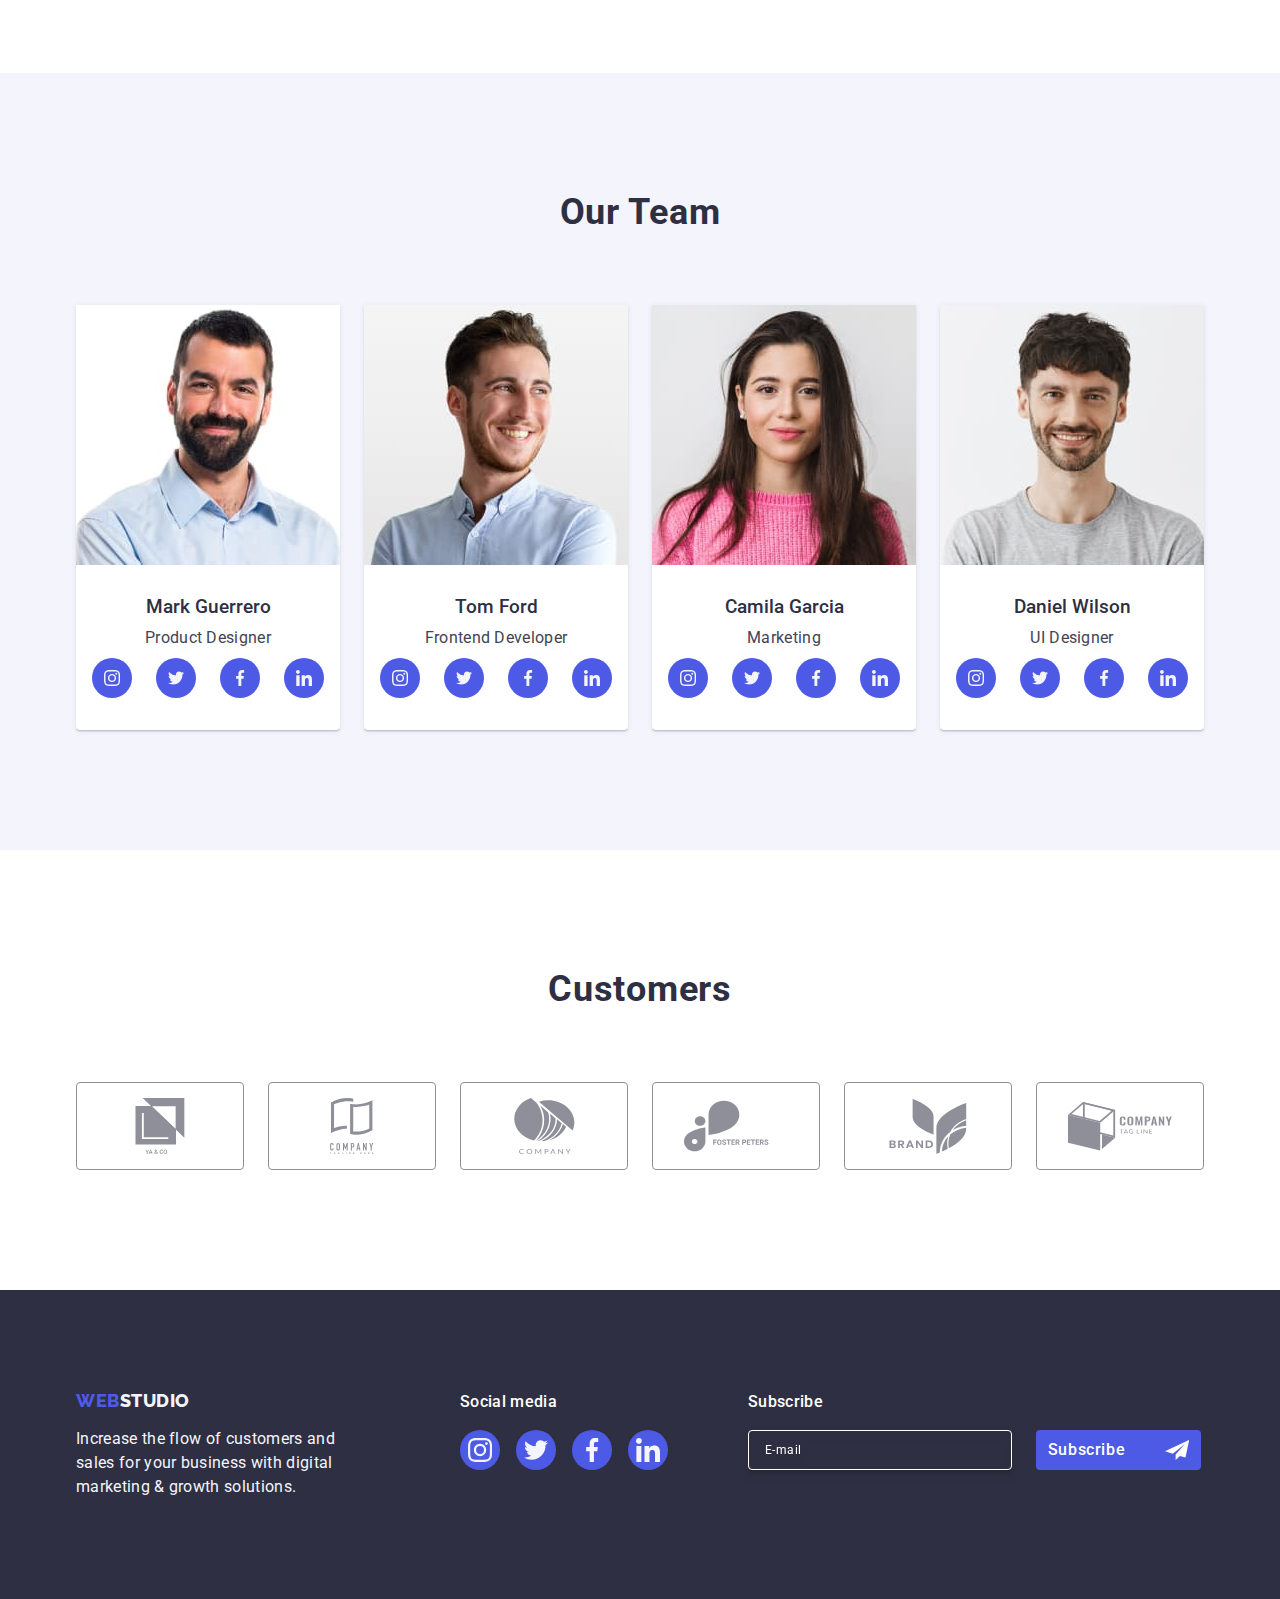
==== commit 9859c060: "checkpoint3" ====
--- a/index.html
+++ b/index.html
@@ -383,7 +383,7 @@
                 <div class="form-container">
                     <label class="name-form-space" for="user-mail">Email</label>
                     <div class="send-container">
-                        <input for="user-mail"class="info-input" id="user-mail" name="user-mail" type="text">
+                        <input for="user-mail" class="info-input" id="user-mail" name="user-mail" type="text">
                         <svg class="post-icon" width="18" height="24">
                             <use href="./images/icons.svg#icon-Vector-3"></use>
                         </svg>
@@ -393,12 +393,12 @@
                     <label class="name-form-space" for="user-comment">Comment</label>
                     <textarea class="comment-area" id="user-comment" name="user-comment" cols="30" rows="10" placeholder="Text input"></textarea>
                     <div class="send-container">
-                        <input class="info-input-big visually-hidden" id="user-privacy" user-name="user-comment" type="checkbox"
+                        <input class="info-input-big visually-hidden" id="user-privacy" type="checkbox"
                             value="true" name="user-privacy">
                     </div>
                 </div>
                 <div class="checkbox-container">
-                    <input class="checkbox-privacy visually-hidden"  id="user-privacy" name="user-privacy" type="checkbox" value="true">
+                    <input class="checkbox-privacy visually-hidden"  id="user-checkbox" name="user-checkbox" type="checkbox" value="true">
                     <label class="checkbox-detail" for="user-privacy">
                         <span class="checkbox-detail-span">
                         <svg class="tick-icon" width="10" height="8">
--- a/css/styles.css
+++ b/css/styles.css
@@ -760,13 +760,11 @@
     transition: fill 250ms cubic-bezier(0.4, 0, 0.2, 1);
 }
 
-.info-input:focus + .post-icon {
+.info-input:focus + .post-icon{
     fill: #4D5AE5;
 }
 
-.checkbox-privacy:focus .tick-icon{
-
-}
+
 .comment-form-container {
     margin-bottom: 16px;
 }
@@ -800,6 +798,7 @@
     line-height: 1.17;
     letter-spacing: 0.04em;
     color:var(--icon-color);
+    display: block;
 }
 
 .checkbox-detail-span {
@@ -814,11 +813,10 @@
     fill: transparent;
 }
 
-.checkbox-privacy:checked + .checkbox-detail .checkbox-detail-span{
-    background-color:var(--span-icon);
+.checkbox-privacy:checked+.checkbox-detail .checkbox-detail-span {
+    background-color: var(--span-icon);
     fill: var(--button-background-color);
     border: none;
-
 }
 
 .privacy-pol-link{
@@ -873,6 +871,7 @@
     font-size: 12px;
     line-height: 1.5;
     letter-spacing: 0.04em;
+    box-shadow: 0px 4px 4px 0px rgba(0, 0, 0, 0.15);
     padding-left: 16px;
     filter: drop-shadow(0px 4px 4px rgba(0, 0, 0, 0.15));
 }
